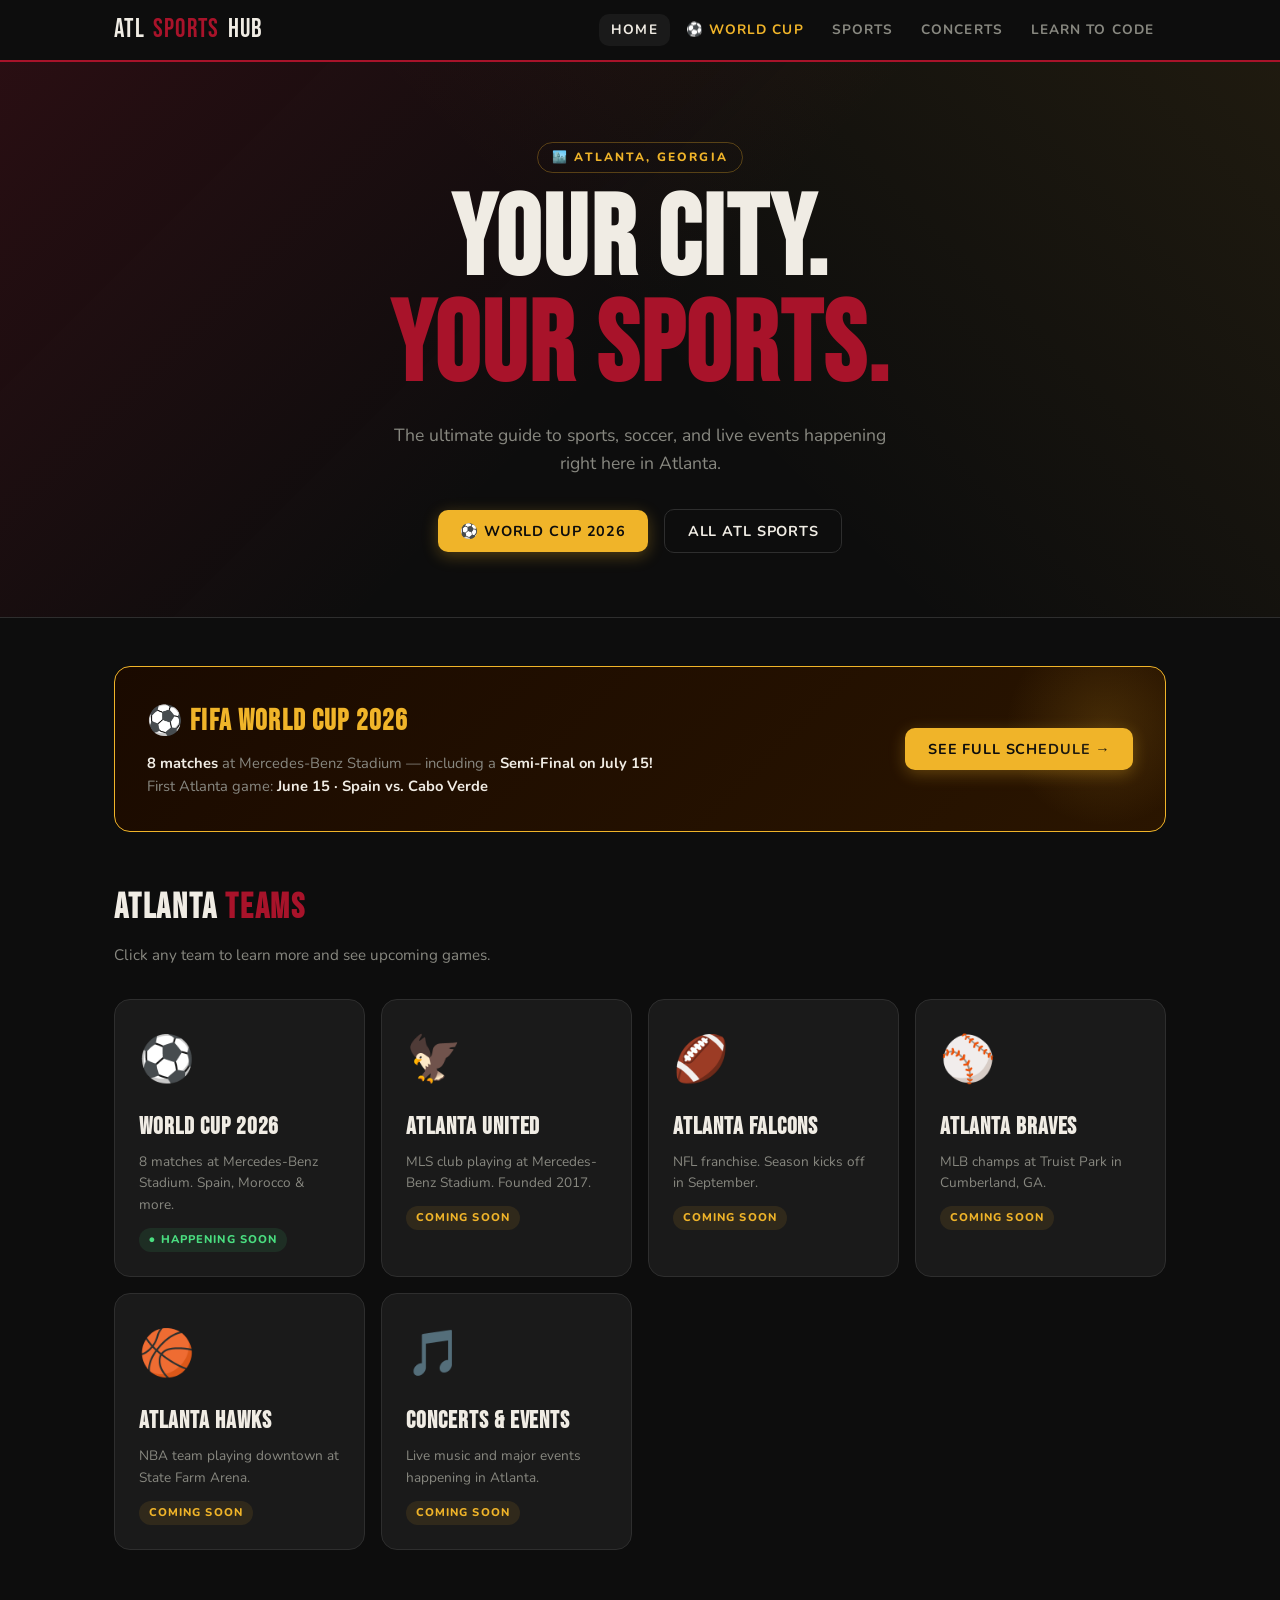
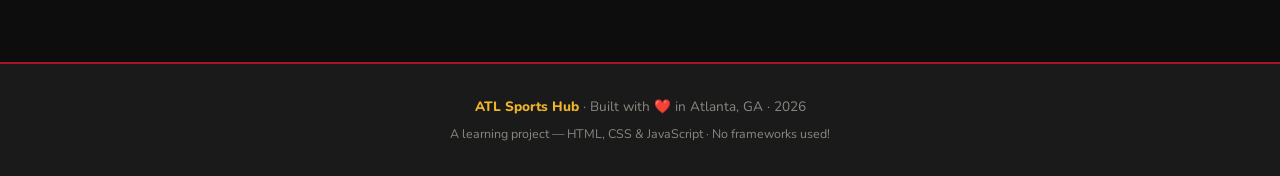
==== index.html @ 861f1360 "Initial commit - Atlanta Sprots Hub" ====
<!DOCTYPE html>
<html lang="en">

<!--
  ============================================================
  INDEX.HTML — Atlanta Sports Hub Home Page
  ============================================================
  This is the front door of the site.
  It links to all other pages: World Cup, Sports, Concerts.

  Files used:
    style.css  → all the visual styling
    index.html → this file (structure + content)
  ============================================================
-->

<head>
  <meta charset="UTF-8" />
  <meta name="viewport" content="width=device-width, initial-scale=1.0" />
  <title>Atlanta Sports Hub</title>

  <!-- Link to our shared stylesheet — one file styles all pages -->
  <link rel="stylesheet" href="style.css" />

  <style>
    /*
      Page-specific styles go here.
      Styles that are only needed on THIS page
      don't belong in style.css (which is shared).
    */

    /* Animated gradient stripe across the hero */
    .home-hero {
      background:
        linear-gradient(135deg, rgba(168,19,42,0.18) 0%, transparent 50%),
        linear-gradient(225deg, rgba(240,180,41,0.08) 0%, transparent 50%);
      border-bottom: 1px solid var(--color-border);
      padding: 5rem 1.5rem 4rem;
      text-align: center;
    }

    .home-hero h1 {
      font-family: var(--font-display);
      font-size: clamp(3.5rem, 10vw, 7rem);
      line-height: 0.95;
      letter-spacing: 0.02em;
      margin-bottom: 1.2rem;
    }

    .home-hero h1 .line2 {
      color: var(--color-red);
    }

    .home-hero p {
      font-size: 1.1rem;
      color: var(--color-muted);
      max-width: 500px;
      margin: 0 auto 2rem;
    }

    /* Featured World Cup banner */
    .wc-banner {
      background: linear-gradient(135deg, #1a0a00, #2a1500);
      border: 1.5px solid var(--color-gold);
      border-radius: var(--radius-lg);
      padding: 2rem;
      display: flex;
      align-items: center;
      justify-content: space-between;
      gap: 1.5rem;
      flex-wrap: wrap;
      margin-bottom: 3rem;
      position: relative;
      overflow: hidden;
    }

    /* Decorative glow behind banner */
    .wc-banner::before {
      content: '';
      position: absolute;
      top: -40px; right: -40px;
      width: 200px; height: 200px;
      background: radial-gradient(circle, rgba(240,180,41,0.15), transparent 70%);
      pointer-events: none;
    }

    .wc-banner-text h2 {
      font-family: var(--font-display);
      font-size: 1.8rem;
      letter-spacing: 0.04em;
      color: var(--color-gold);
      margin-bottom: 0.4rem;
    }

    .wc-banner-text p {
      color: var(--color-muted);
      font-size: 0.92rem;
    }

    .wc-banner-text p strong {
      color: var(--color-text);
    }

    /* Sports sections grid */
    .sports-grid {
      display: grid;
      grid-template-columns: repeat(auto-fill, minmax(220px, 1fr));
      gap: 1rem;
      margin-top: 1.5rem;
    }

    /* Each sport card links to its own page */
    .sport-card {
      background: var(--color-surface);
      border: 1px solid var(--color-border);
      border-radius: var(--radius-lg);
      padding: 1.5rem;
      display: block;           /* make the whole card clickable */
      transition: border-color 0.2s, transform 0.2s;
      cursor: pointer;
    }

    .sport-card:hover {
      border-color: var(--color-red);
      transform: translateY(-4px);
    }

    .sport-card .emoji {
      font-size: 2.8rem;
      margin-bottom: 0.75rem;
    }

    .sport-card h3 {
      font-family: var(--font-display);
      font-size: 1.5rem;
      letter-spacing: 0.04em;
      margin-bottom: 0.3rem;
    }

    .sport-card p {
      font-size: 0.85rem;
      color: var(--color-muted);
    }

    .sport-card .tag {
      display: inline-block;
      margin-top: 0.75rem;
      font-size: 0.7rem;
      font-weight: 800;
      letter-spacing: 0.1em;
      text-transform: uppercase;
      padding: 0.2rem 0.6rem;
      border-radius: 999px;
    }

    .tag-live {
      color: #4ade80;
      background: rgba(74, 222, 128, 0.1);
    }

    .tag-soon {
      color: var(--color-gold);
      background: rgba(240,180,41,0.1);
    }

  </style>
</head>

<body>

  <!-- ============================================================
       NAVIGATION BAR
       The nav is the same on every page — only the "active" class
       moves to highlight which page you're on.
       ============================================================ -->
  <nav>
    <div class="nav-inner">

      <!-- Logo -->
      <a href="index.html" class="nav-logo">
        ATL <span>SPORTS</span> HUB
      </a>

      <!-- Page links -->
      <ul class="nav-links">
        <li><a href="index.html" class="active">Home</a></li>
        <li><a href="worldcup.html" class="wc-link">⚽ World Cup</a></li>
        <li><a href="sports.html">Sports</a></li>
        <li><a href="concerts.html">Concerts</a></li>
        <li><a href="learncode.html">Learn to Code</a></li>
      </ul>

    </div>
  </nav>


  <!-- ============================================================
       HERO SECTION
       The big intro at the top of the home page
       ============================================================ -->
  <header class="home-hero">
    <div class="hero-eyebrow">🏙️ Atlanta, Georgia</div>

    <h1>
      YOUR CITY.<br>
      <span class="line2">YOUR SPORTS.</span>
    </h1>

    <p>
      The ultimate guide to sports, soccer, and live events
      happening right here in Atlanta.
    </p>

    <div class="flex-row" style="justify-content: center;">
      <a href="worldcup.html" class="btn btn-gold">⚽ World Cup 2026</a>
      <a href="sports.html" class="btn btn-outline">All ATL Sports</a>
    </div>
  </header>


  <!-- ============================================================
       MAIN CONTENT
       ============================================================ -->
  <main>
    <div class="section">

      <!-- WORLD CUP FEATURED BANNER -->
      <div class="wc-banner">
        <div class="wc-banner-text">
          <h2>⚽ FIFA World Cup 2026</h2>
          <p>
            <strong>8 matches</strong> at Mercedes-Benz Stadium —
            including a <strong>Semi-Final on July 15!</strong><br>
            First Atlanta game: <strong>June 15 · Spain vs. Cabo Verde</strong>
          </p>
        </div>
        <a href="worldcup.html" class="btn btn-gold">See Full Schedule →</a>
      </div>


      <!-- SPORTS SECTIONS -->
      <h2 class="section-title">Atlanta <span class="accent">Teams</span></h2>
      <p class="section-subtitle">
        Click any team to learn more and see upcoming games.
      </p>

      <div class="sports-grid">

        <!-- World Cup card -->
        <a href="worldcup.html" class="sport-card">
          <div class="emoji">⚽</div>
          <h3>World Cup 2026</h3>
          <p>8 matches at Mercedes-Benz Stadium. Spain, Morocco & more.</p>
          <span class="tag tag-live">● Happening Soon</span>
        </a>

        <!-- Atlanta United -->
        <a href="sports.html" class="sport-card">
          <div class="emoji">🦅</div>
          <h3>Atlanta United</h3>
          <p>MLS club playing at Mercedes-Benz Stadium. Founded 2017.</p>
          <span class="tag tag-soon">Coming Soon</span>
        </a>

        <!-- Atlanta Falcons -->
        <a href="sports.html" class="sport-card">
          <div class="emoji">🏈</div>
          <h3>Atlanta Falcons</h3>
          <p>NFL franchise. Season kicks off in September.</p>
          <span class="tag tag-soon">Coming Soon</span>
        </a>

        <!-- Atlanta Braves -->
        <a href="sports.html" class="sport-card">
          <div class="emoji">⚾</div>
          <h3>Atlanta Braves</h3>
          <p>MLB champs at Truist Park in Cumberland, GA.</p>
          <span class="tag tag-soon">Coming Soon</span>
        </a>

        <!-- Atlanta Hawks -->
        <a href="sports.html" class="sport-card">
          <div class="emoji">🏀</div>
          <h3>Atlanta Hawks</h3>
          <p>NBA team playing downtown at State Farm Arena.</p>
          <span class="tag tag-soon">Coming Soon</span>
        </a>

        <!-- Concerts -->
        <a href="concerts.html" class="sport-card">
          <div class="emoji">🎵</div>
          <h3>Concerts & Events</h3>
          <p>Live music and major events happening in Atlanta.</p>
          <span class="tag tag-soon">Coming Soon</span>
        </a>

      </div>

    </div>
  </main>


  <!-- ============================================================
       FOOTER
       Same on every page
       ============================================================ -->
  <footer>
    <p>
      <strong>ATL Sports Hub</strong> · Built with ❤️ in Atlanta, GA ·
      <span id="year"></span>
    </p>
    <p style="margin-top: 0.4rem; font-size: 0.78rem;">
      A learning project — HTML, CSS &amp; JavaScript · No frameworks used!
    </p>
  </footer>


  <!-- ============================================================
       JAVASCRIPT
       Just a small script to fill in the current year automatically
       ============================================================ -->
  <script>
    // Get the current year and put it in the footer
    document.getElementById('year').textContent = new Date().getFullYear();
  </script>

</body>
</html>
---- style.css ----
/*
  ============================================================
  STYLE.CSS — Shared stylesheet for Atlanta Sports Hub
  ============================================================
  This single file styles ALL pages on the site.
  Every HTML page links to this file with:
    <link rel="stylesheet" href="style.css">

  CSS is organized in sections:
  1. Fonts & Variables
  2. Reset & Base
  3. Navigation
  4. Buttons
  5. Hero sections
  6. Cards
  7. Footer
  8. Utility classes
  ============================================================
*/


/* ============================================================
   1. FONTS & VARIABLES
   ============================================================ */

/* Import fonts from Google Fonts (free!) */
@import url('https://fonts.googleapis.com/css2?family=Bebas+Neue&family=Nunito:wght@400;600;700;800&display=swap');

/*
  CSS Variables — define once, use everywhere.
  To change the whole site's color scheme,
  just edit these values!
*/
:root {
  /* Colors — Atlanta red/black/gold palette */
  --color-bg:        #0d0d0d;      /* near-black background */
  --color-surface:   #1a1a1a;      /* slightly lighter panels */
  --color-surface2:  #242424;      /* even lighter for hover states */
  --color-red:       #a8132a;      /* Atlanta Falcons / United red */
  --color-gold:      #f0b429;      /* warm gold accent */
  --color-text:      #f0ece4;      /* warm off-white */
  --color-muted:     #888880;      /* dimmer text */
  --color-border:    #2e2e2e;      /* subtle borders */

  /* Atlanta highlight — used to flag Atlanta games */
  --color-atl:       #f0b429;
  --color-atl-bg:    rgba(240, 180, 41, 0.08);

  /* Typography */
  --font-display:    'Bebas Neue', sans-serif;   /* big bold headings */
  --font-body:       'Nunito', sans-serif;        /* readable body text */

  /* Spacing & shape */
  --radius:          10px;
  --radius-lg:       16px;
  --max-width:       1100px;
}


/* ============================================================
   2. RESET & BASE
   ============================================================ */

/* Remove default browser spacing */
*, *::before, *::after {
  box-sizing: border-box;
  margin: 0;
  padding: 0;
}

html {
  scroll-behavior: smooth;   /* smooth scroll when clicking nav links */
}

body {
  background-color: var(--color-bg);
  color: var(--color-text);
  font-family: var(--font-body);
  font-size: 1rem;
  line-height: 1.6;
  min-height: 100vh;
}

/* Links */
a {
  color: inherit;
  text-decoration: none;
}

/* Images scale down to fit their container */
img {
  max-width: 100%;
  display: block;
}

/* Horizontal rule */
hr {
  border: none;
  border-top: 1px solid var(--color-border);
  margin: 2rem 0;
}


/* ============================================================
   3. NAVIGATION
   ============================================================ */

nav {
  background-color: var(--color-bg);
  border-bottom: 2px solid var(--color-red);
  position: sticky;        /* sticks to top of screen while scrolling */
  top: 0;
  z-index: 100;            /* floats above everything else */
}

.nav-inner {
  max-width: var(--max-width);
  margin: 0 auto;
  padding: 0 1.5rem;
  display: flex;
  align-items: center;
  justify-content: space-between;
  height: 60px;
}

/* Site logo / name */
.nav-logo {
  font-family: var(--font-display);
  font-size: 1.6rem;
  letter-spacing: 0.05em;
  color: var(--color-text);
  display: flex;
  align-items: center;
  gap: 0.5rem;
}

.nav-logo span {
  color: var(--color-red);
}

/* Navigation links */
.nav-links {
  list-style: none;
  display: flex;
  gap: 0.25rem;
}

.nav-links a {
  font-size: 0.85rem;
  font-weight: 700;
  letter-spacing: 0.08em;
  text-transform: uppercase;
  color: var(--color-muted);
  padding: 0.4rem 0.75rem;
  border-radius: var(--radius);
  transition: color 0.2s, background 0.2s;
}

/* Highlight the current page link */
.nav-links a:hover,
.nav-links a.active {
  color: var(--color-text);
  background: var(--color-surface);
}

/* Special highlight for World Cup link */
.nav-links a.wc-link {
  color: var(--color-gold);
}

.nav-links a.wc-link:hover {
  background: rgba(240, 180, 41, 0.12);
}


/* ============================================================
   4. BUTTONS
   ============================================================ */

.btn {
  display: inline-flex;
  align-items: center;
  gap: 0.4rem;
  padding: 0.6rem 1.4rem;
  border-radius: var(--radius);
  font-family: var(--font-body);
  font-size: 0.9rem;
  font-weight: 700;
  cursor: pointer;
  border: none;
  transition: transform 0.15s, box-shadow 0.15s, background 0.2s;
  text-transform: uppercase;
  letter-spacing: 0.06em;
}

.btn:hover {
  transform: translateY(-2px);
}

/* Solid red button */
.btn-red {
  background: var(--color-red);
  color: white;
  box-shadow: 0 4px 16px rgba(168, 19, 42, 0.3);
}

.btn-red:hover {
  background: #c0152f;
  box-shadow: 0 6px 20px rgba(168, 19, 42, 0.45);
}

/* Gold button */
.btn-gold {
  background: var(--color-gold);
  color: #0d0d0d;
  box-shadow: 0 4px 16px rgba(240, 180, 41, 0.3);
}

.btn-gold:hover {
  box-shadow: 0 6px 20px rgba(240, 180, 41, 0.45);
}

/* Outline / ghost button */
.btn-outline {
  background: transparent;
  color: var(--color-text);
  border: 1.5px solid var(--color-border);
}

.btn-outline:hover {
  border-color: var(--color-gold);
  color: var(--color-gold);
  transform: translateY(-2px);
}

/* Active/selected state for filter buttons */
.btn-outline.active {
  background: var(--color-gold);
  border-color: var(--color-gold);
  color: #0d0d0d;
}


/* ============================================================
   5. HERO SECTIONS
   ============================================================ */

.hero {
  padding: 5rem 1.5rem 4rem;
  text-align: center;
  position: relative;
  overflow: hidden;
}

/* Diagonal red stripe behind hero — decorative */
.hero::before {
  content: '';
  position: absolute;
  top: -60px;
  right: -100px;
  width: 500px;
  height: 500px;
  background: radial-gradient(circle, rgba(168,19,42,0.15) 0%, transparent 70%);
  pointer-events: none;   /* don't block clicks */
}

.hero-eyebrow {
  display: inline-block;
  font-size: 0.75rem;
  font-weight: 800;
  letter-spacing: 0.18em;
  text-transform: uppercase;
  color: var(--color-gold);
  margin-bottom: 1rem;
  padding: 0.3rem 0.9rem;
  border: 1.5px solid rgba(240,180,41,0.3);
  border-radius: 999px;
}

.hero h1 {
  font-family: var(--font-display);
  font-size: clamp(3rem, 8vw, 6rem);
  line-height: 1.0;
  letter-spacing: 0.03em;
  margin-bottom: 1.2rem;
}

.hero h1 .accent {
  color: var(--color-red);
}

.hero p {
  font-size: 1.1rem;
  color: var(--color-muted);
  max-width: 560px;
  margin: 0 auto 2rem;
}

/* ============================================================
   6. SECTION LAYOUT
   ============================================================ */

.section {
  padding: 3rem 1.5rem;
  max-width: var(--max-width);
  margin: 0 auto;
}

.section-title {
  font-family: var(--font-display);
  font-size: 2.2rem;
  letter-spacing: 0.05em;
  margin-bottom: 0.4rem;
}

.section-title .accent {
  color: var(--color-red);
}

.section-subtitle {
  color: var(--color-muted);
  font-size: 0.95rem;
  margin-bottom: 2rem;
}


/* ============================================================
   7. CARDS
   ============================================================ */

/* Generic card — used on home page for sport sections */
.card-grid {
  display: grid;
  grid-template-columns: repeat(auto-fill, minmax(240px, 1fr));
  gap: 1rem;
}

.card {
  background: var(--color-surface);
  border: 1px solid var(--color-border);
  border-radius: var(--radius-lg);
  padding: 1.5rem;
  transition: border-color 0.2s, transform 0.2s;
  position: relative;
  overflow: hidden;
}

.card:hover {
  border-color: var(--color-red);
  transform: translateY(-3px);
}

.card-icon {
  font-size: 2.5rem;
  margin-bottom: 0.75rem;
}

.card h3 {
  font-family: var(--font-display);
  font-size: 1.4rem;
  letter-spacing: 0.04em;
  margin-bottom: 0.4rem;
}

.card p {
  font-size: 0.88rem;
  color: var(--color-muted);
  line-height: 1.5;
}

.card .coming-soon {
  display: inline-block;
  margin-top: 0.75rem;
  font-size: 0.72rem;
  font-weight: 800;
  letter-spacing: 0.12em;
  text-transform: uppercase;
  color: var(--color-gold);
  background: rgba(240,180,41,0.1);
  padding: 0.2rem 0.6rem;
  border-radius: 999px;
}


/* ============================================================
   8. FOOTER
   ============================================================ */

footer {
  background: var(--color-surface);
  border-top: 2px solid var(--color-red);
  padding: 2rem 1.5rem;
  text-align: center;
  color: var(--color-muted);
  font-size: 0.85rem;
  margin-top: 4rem;
}

footer strong {
  color: var(--color-gold);
  font-weight: 800;
}


/* ============================================================
   9. UTILITY CLASSES
   ============================================================ */

/* Center content horizontally */
.center { text-align: center; }

/* Max-width container */
.container {
  max-width: var(--max-width);
  margin: 0 auto;
  padding: 0 1.5rem;
}

/* Flex row with gap */
.flex-row {
  display: flex;
  align-items: center;
  gap: 1rem;
  flex-wrap: wrap;
}

/* Hide something (used by JavaScript) */
.hidden { display: none !important; }

/* Atlanta game highlight badge */
.atl-badge {
  display: inline-flex;
  align-items: center;
  gap: 0.3rem;
  font-size: 0.7rem;
  font-weight: 800;
  letter-spacing: 0.1em;
  text-transform: uppercase;
  color: var(--color-bg);
  background: var(--color-gold);
  padding: 0.2rem 0.55rem;
  border-radius: 999px;
}

/*
  ============================================================
  📝 LEARNING NOTE
  ============================================================
  Notice how every page on this site looks consistent?
  That's because they all share THIS file.

  If you want to:
  - Change the red color   → edit --color-red
  - Change the font        → edit --font-body or --font-display
  - Change card spacing    → edit the .card padding

  One change here = updates everywhere. That's the power of CSS!
  ============================================================
*/
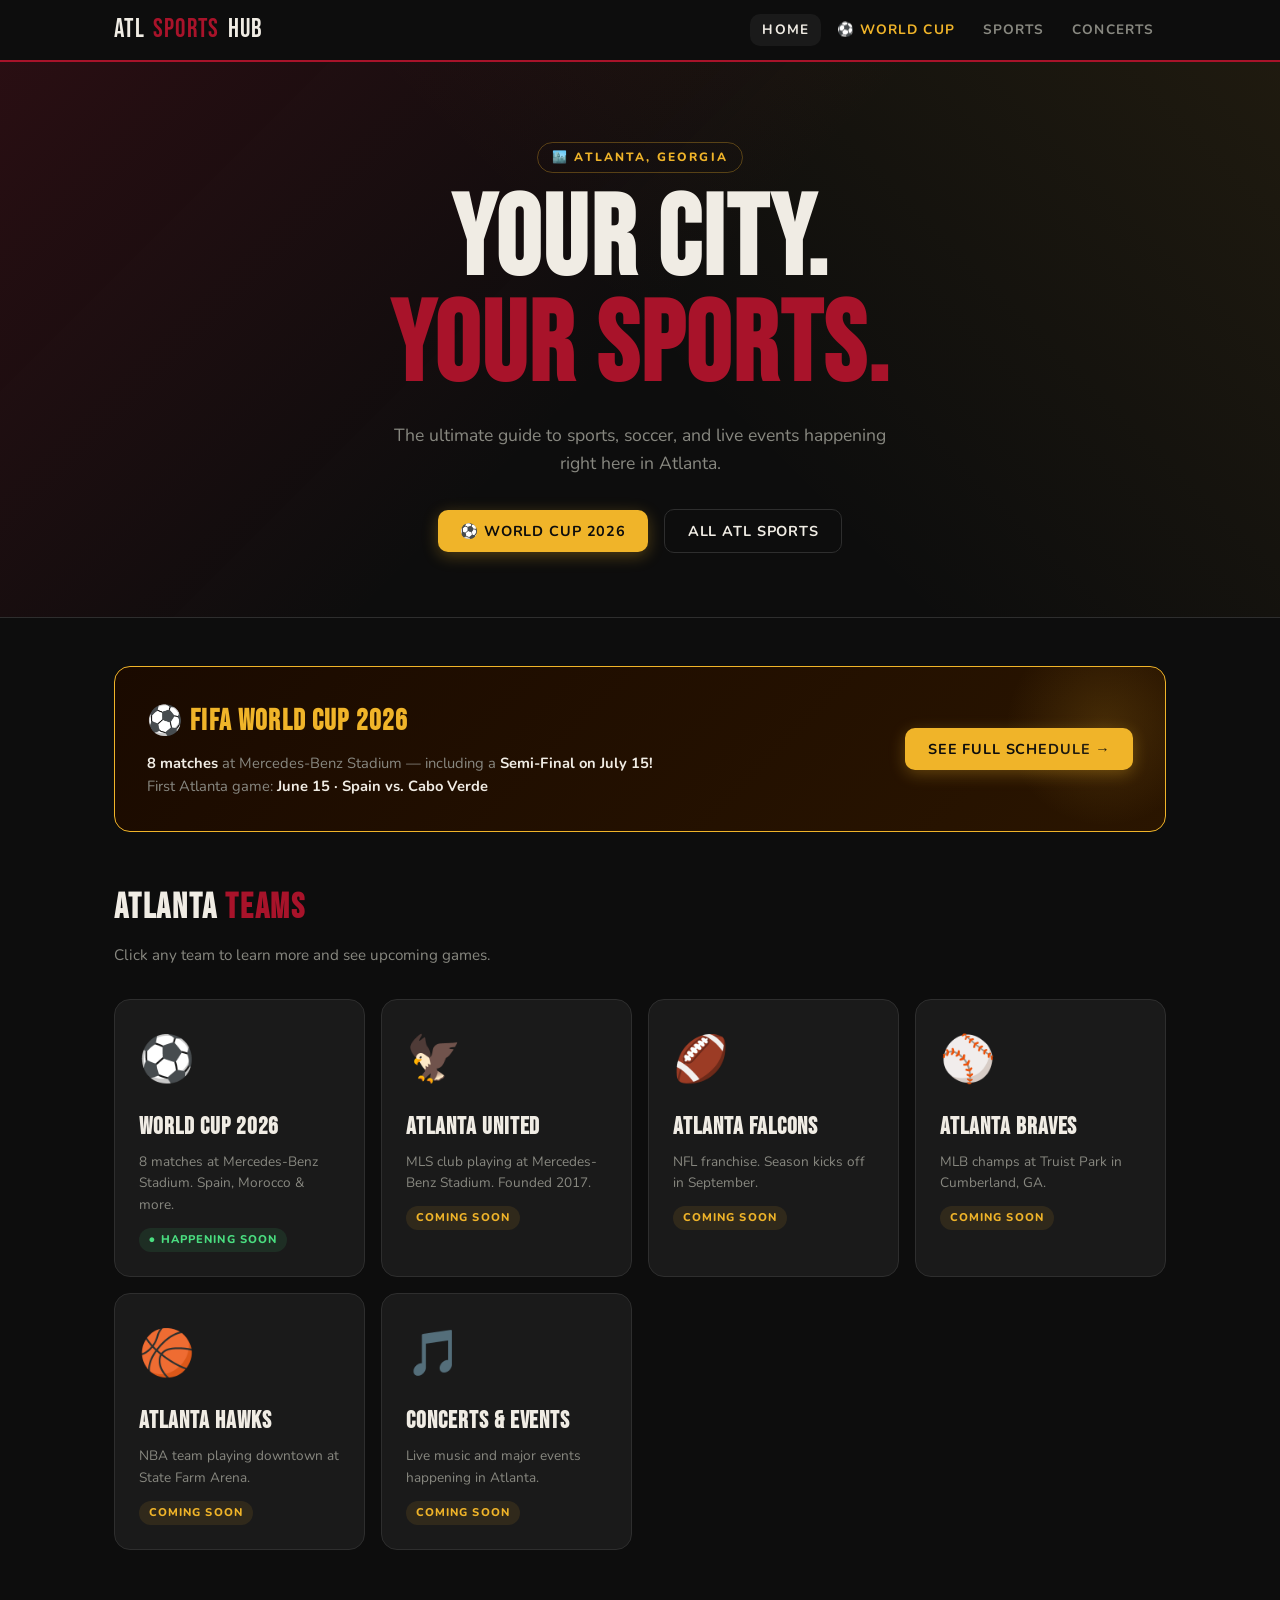
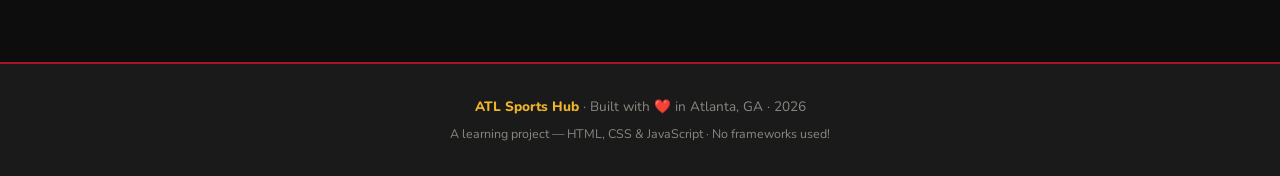
==== commit 92f1110c: "Add World Cup opener countdown alongside Atlanta countdown and remove learncode link" ====
--- a/index.html
+++ b/index.html
@@ -187,7 +187,7 @@
         <li><a href="worldcup.html" class="wc-link">⚽ World Cup</a></li>
         <li><a href="sports.html">Sports</a></li>
         <li><a href="concerts.html">Concerts</a></li>
-        <li><a href="learncode.html">Learn to Code</a></li>
+        <!--li><a href="learncode.html">Learn to Code</a></li-->
       </ul>
 
     </div>
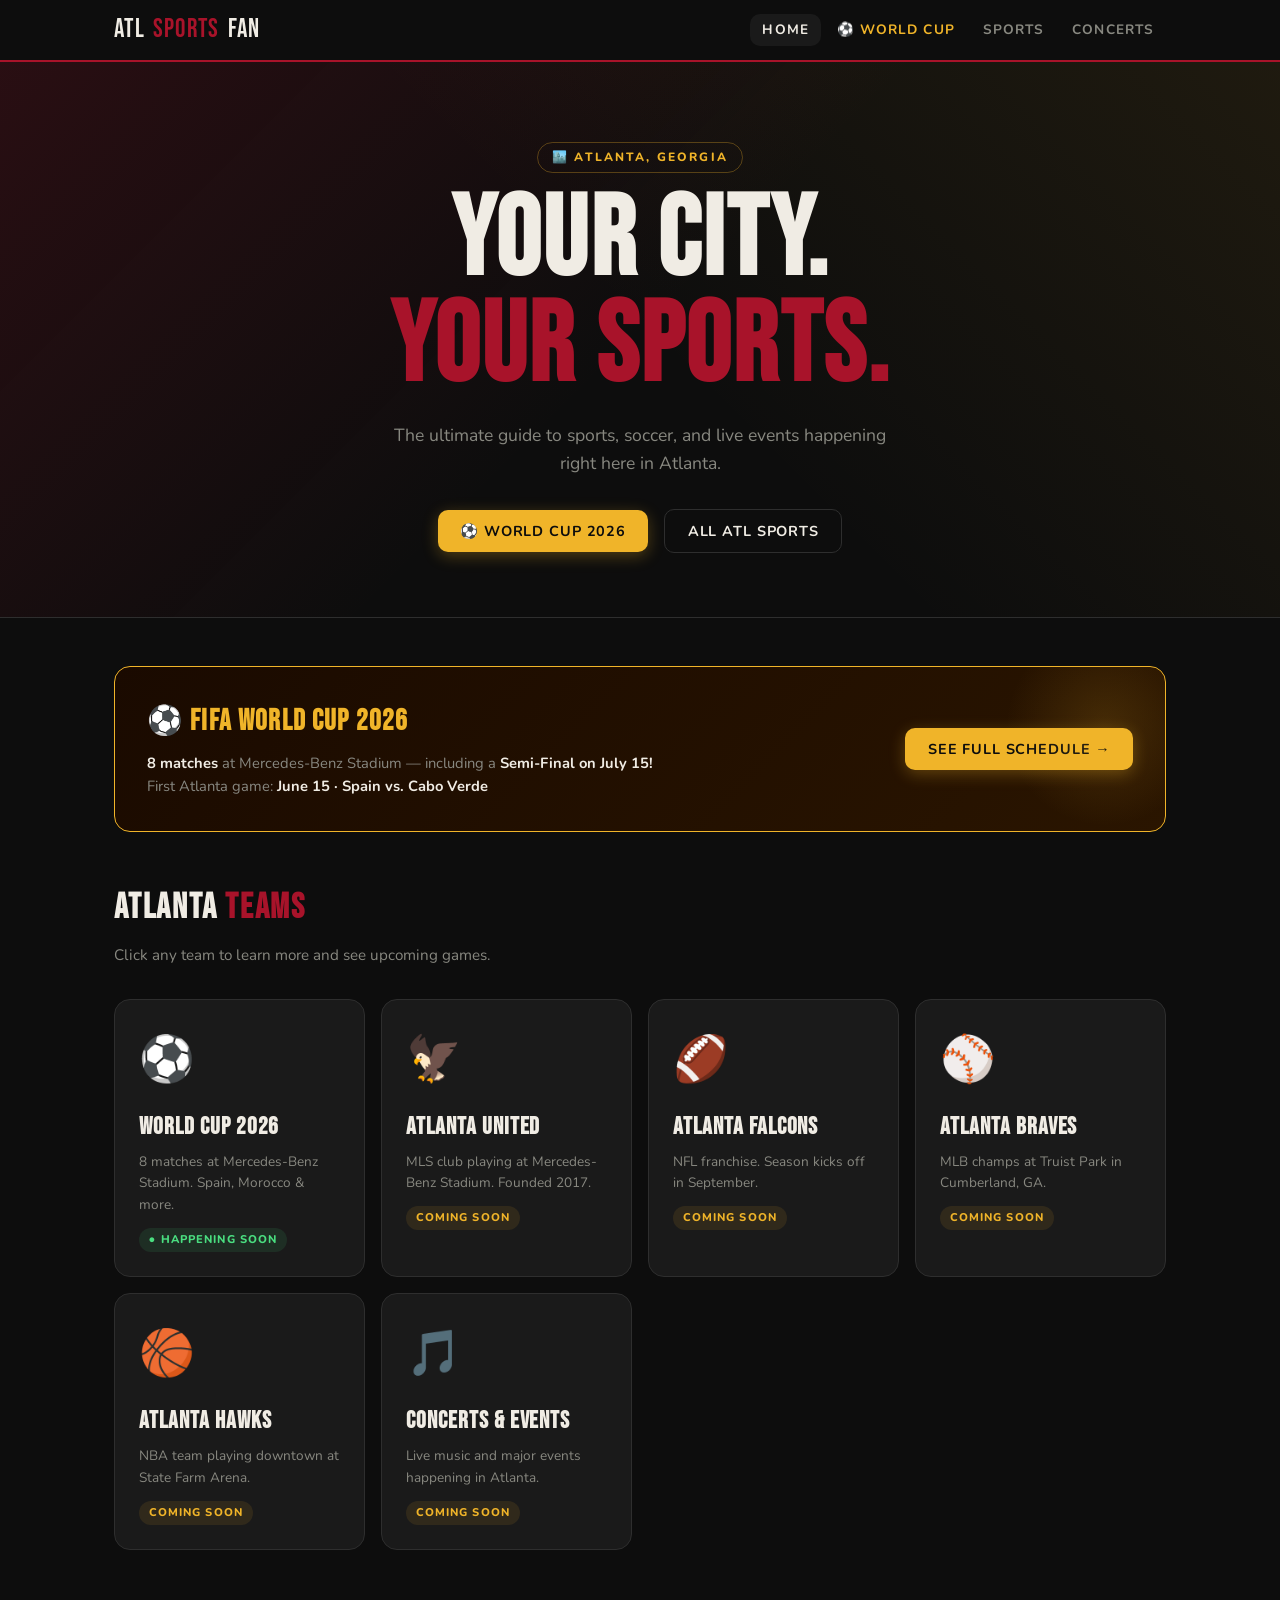
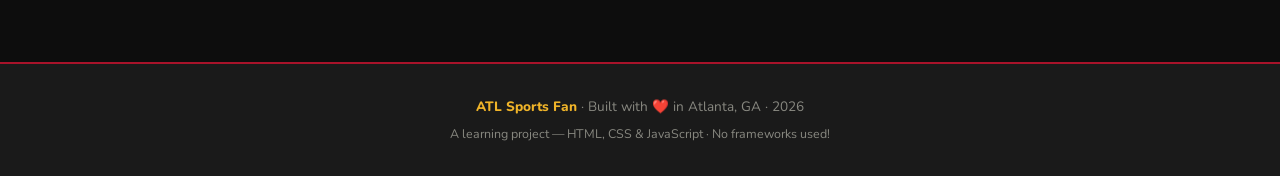
==== commit 7caa9c0f: "change Hub to Fan" ====
--- a/index.html
+++ b/index.html
@@ -3,7 +3,7 @@
 
 <!--
   ============================================================
-  INDEX.HTML — Atlanta Sports Hub Home Page
+  INDEX.HTML — Atlanta Sports Fan Home Page
   ============================================================
   This is the front door of the site.
   It links to all other pages: World Cup, Sports, Concerts.
@@ -17,7 +17,7 @@
 <head>
   <meta charset="UTF-8" />
   <meta name="viewport" content="width=device-width, initial-scale=1.0" />
-  <title>Atlanta Sports Hub</title>
+  <title>Atlanta Sports Fan</title>
 
   <!-- Link to our shared stylesheet — one file styles all pages -->
   <link rel="stylesheet" href="style.css" />
@@ -178,7 +178,7 @@
 
       <!-- Logo -->
       <a href="index.html" class="nav-logo">
-        ATL <span>SPORTS</span> HUB
+        ATL <span>SPORTS</span> FAN
       </a>
 
       <!-- Page links -->
@@ -306,7 +306,7 @@
        ============================================================ -->
   <footer>
     <p>
-      <strong>ATL Sports Hub</strong> · Built with ❤️ in Atlanta, GA ·
+      <strong>ATL Sports Fan</strong> · Built with ❤️ in Atlanta, GA ·
       <span id="year"></span>
     </p>
     <p style="margin-top: 0.4rem; font-size: 0.78rem;">
--- a/style.css
+++ b/style.css
@@ -1,6 +1,6 @@
 /*
   ============================================================
-  STYLE.CSS — Shared stylesheet for Atlanta Sports Hub
+  STYLE.CSS — Shared stylesheet for Atlanta Sports Fan
   ============================================================
   This single file styles ALL pages on the site.
   Every HTML page links to this file with:
